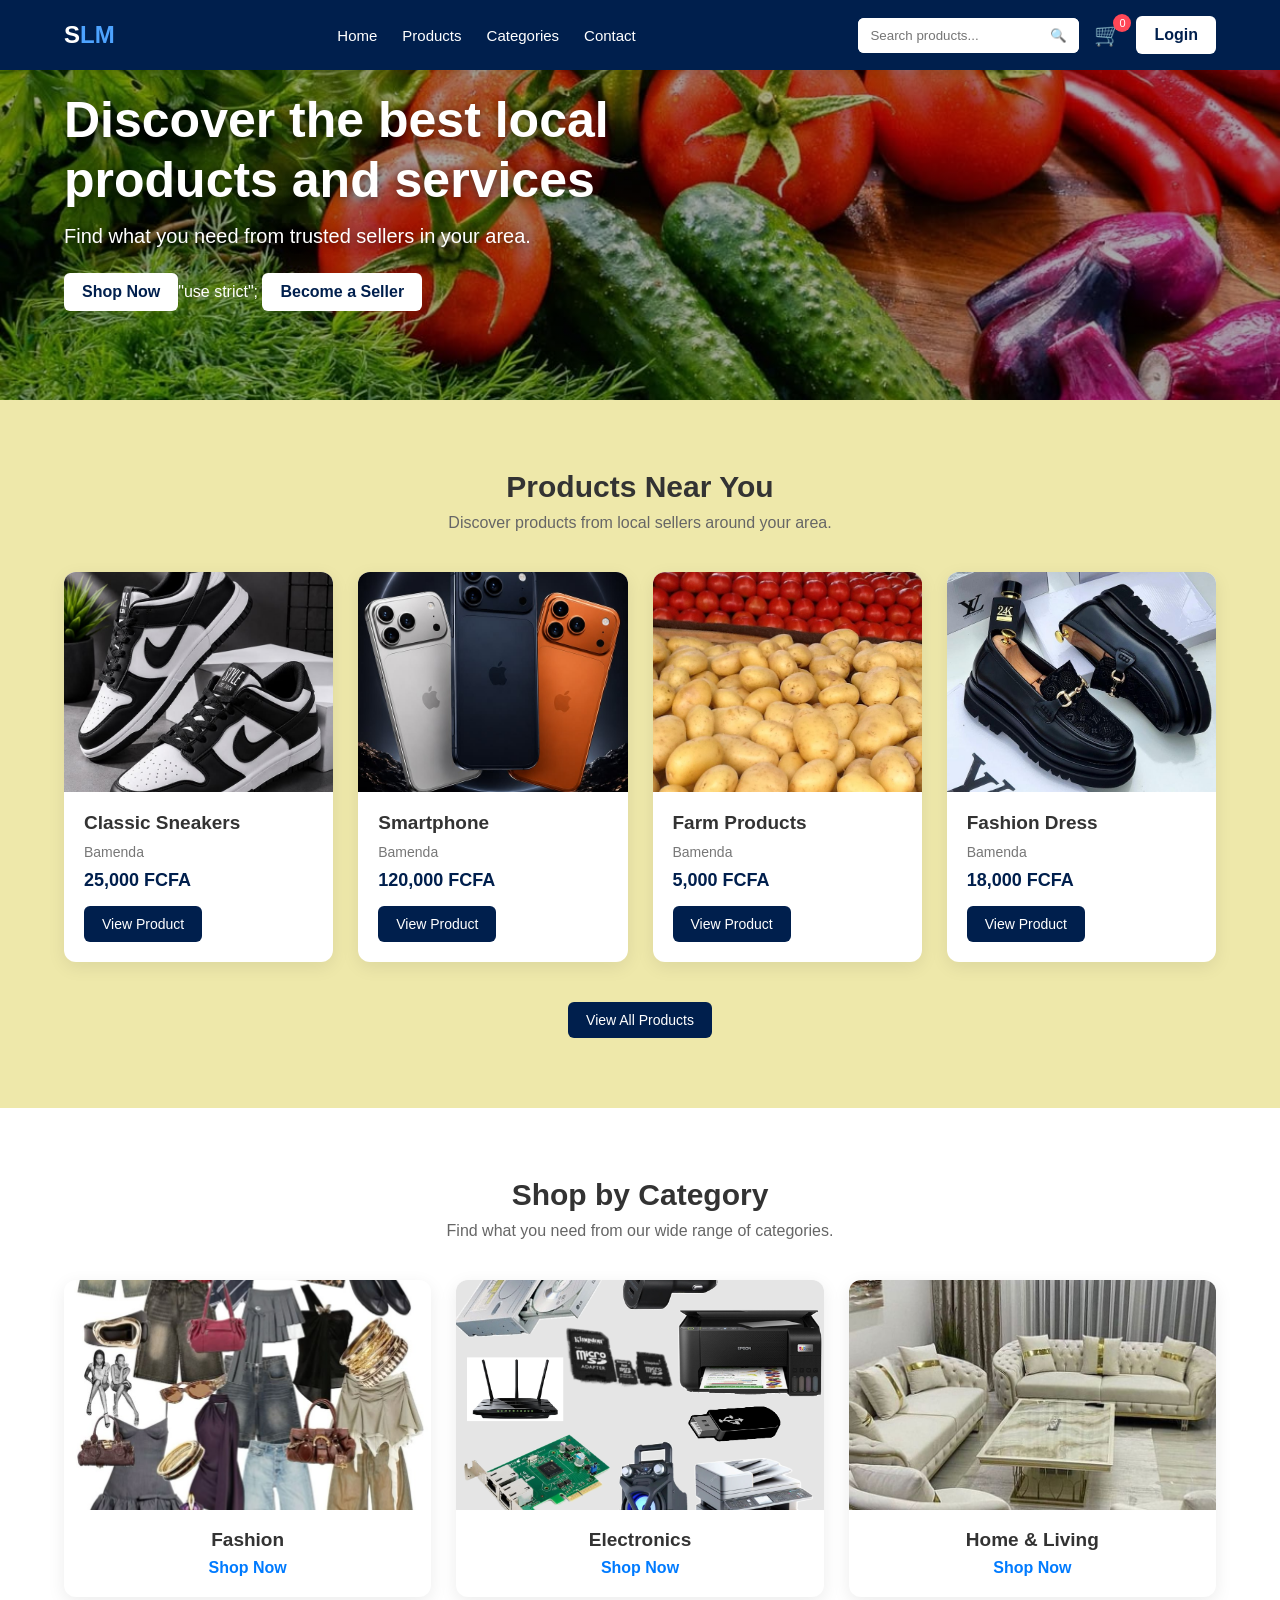
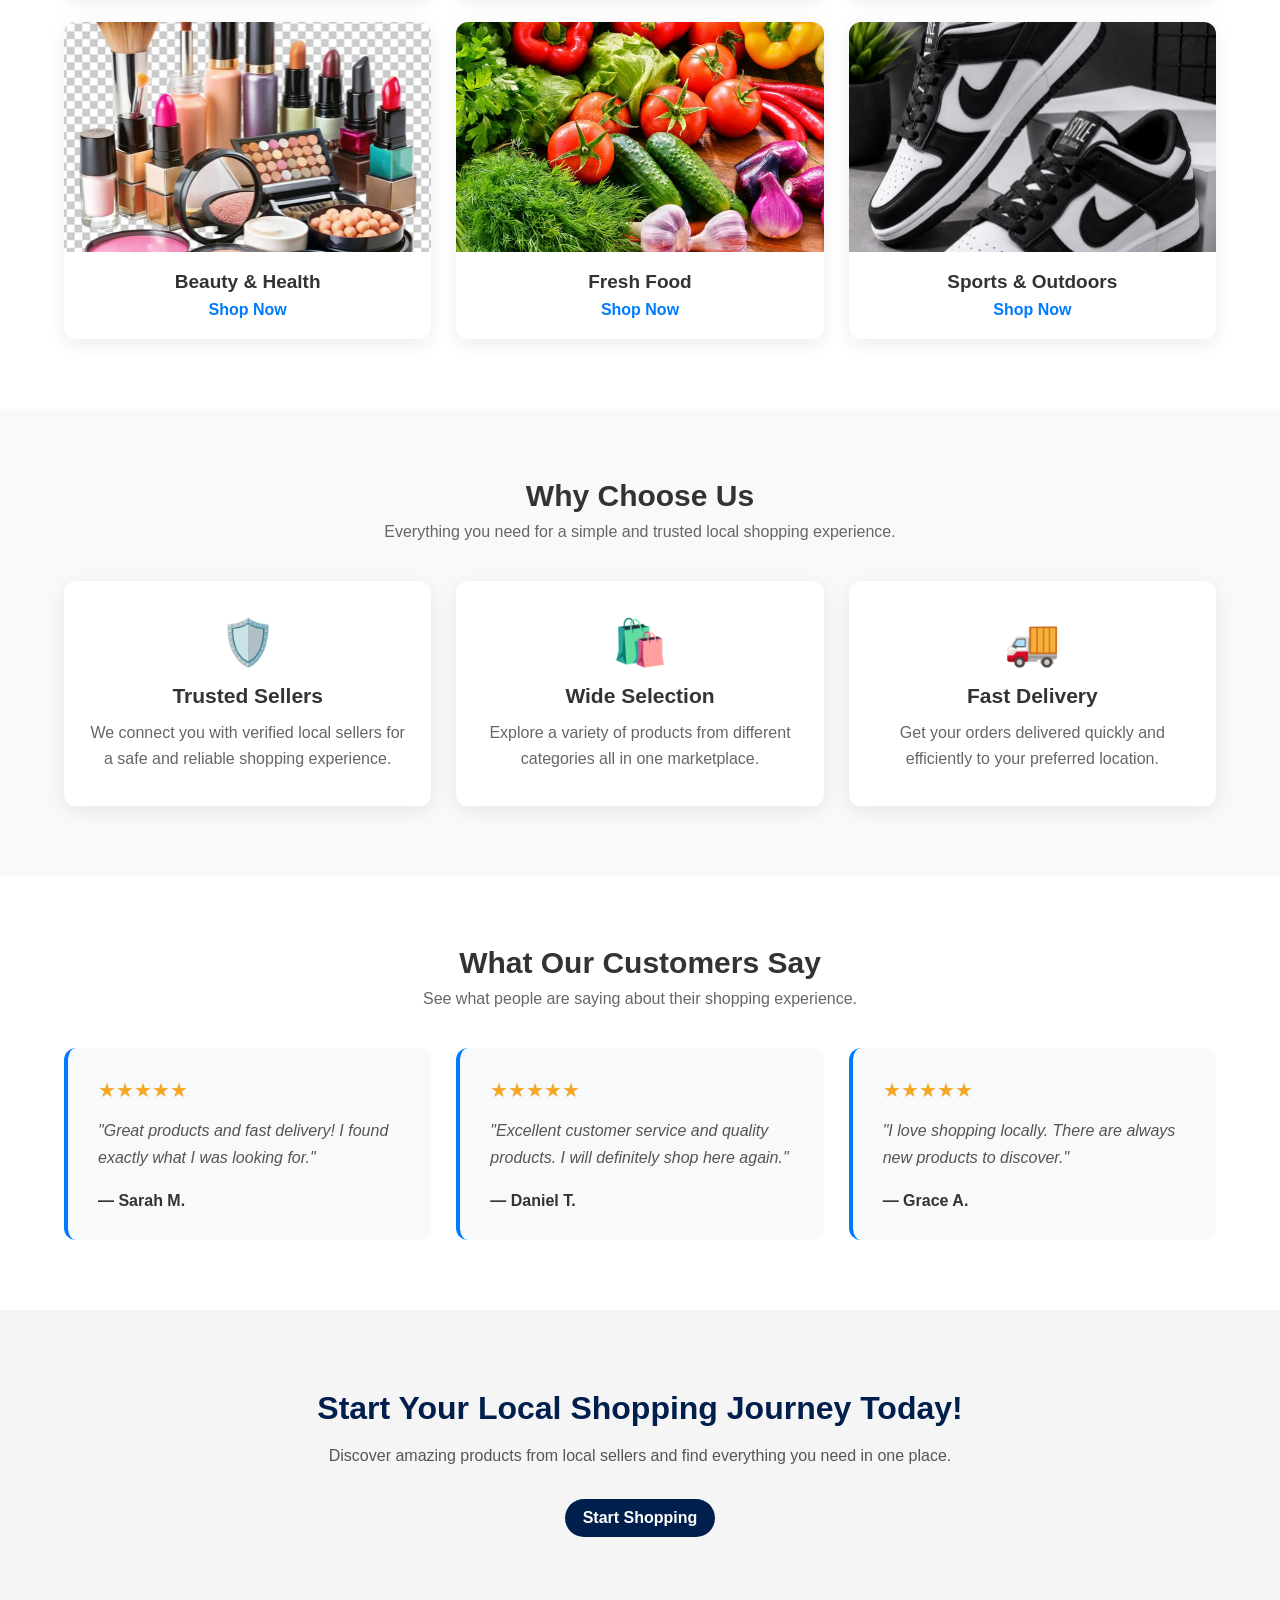
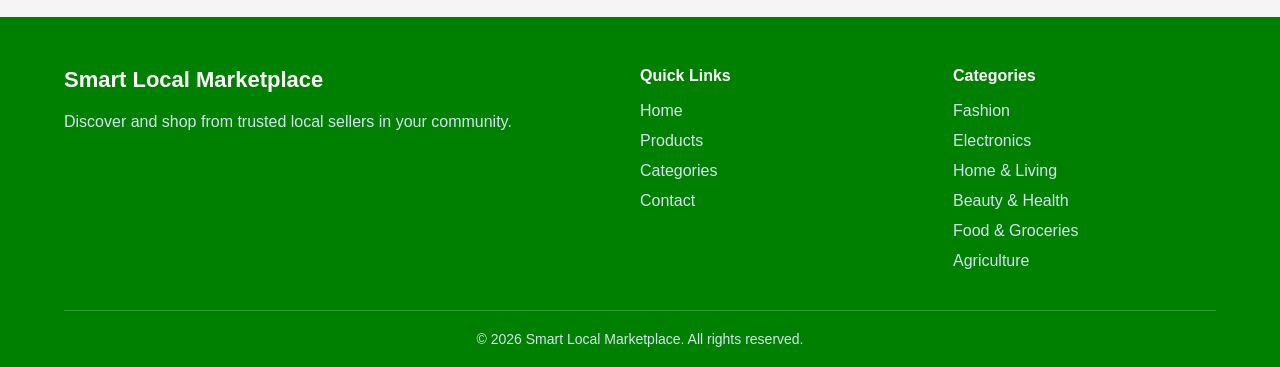
==== index.html @ e5cfc5c3 "Worked on the home page, product page, product detail page, admin page,catergory page,seller rgistra" ====
<!DOCTYPE html>
<html lang="en">

<head>
    <meta charset="UTF-8">
    <meta name="viewport" content="width=device-width, initial-scale=1.0">

    <title>Smart Local Marketplace | Home</title>

    <link rel="stylesheet" href="./style/style.css">
</head>

<body>

    <div id="header"></div>


    <main>

        <section class="hero">

            <div class="container">

                <div class="hero-content">

                    <h1>
                        Discover the best local<br>
                        products and services
                    </h1>

                    <p>
                        Find what you need from trusted sellers in your area.
                    </p>

                    <a
                        href="./pages/product.html"
                        class="login-btn"
                    >
                        Shop Now
                    </a>"use strict";

                    <a
                        href="./pages/seller-registration.html"
                        class="login-btn"
                    >
                        Become a Seller
                    </a>

                </div>

            </div>

        </section>


        <section class="products-near-you">

            <div class="container">

                <div class="section-header">

                    <h2>
                        Products Near You
                    </h2>

                    <p>
                        Discover products from local sellers around your area.
                    </p>

                </div>


                <div class="products-grid">


                    <div class="product-card">

                        <img
                            src="./images/products/shoes.jpg"
                            alt="Classic Sneakers"
                        >

                        <div class="product-info">

                            <h3>
                                Classic Sneakers
                            </h3>

                            <p class="location">
                                Bamenda
                            </p>

                            <p class="price">
                                25,000 FCFA
                            </p>

                            <a
                                href="./pages/productdetail.html?id=shoes001"
                                class="btn"
                            >
                                View Product
                            </a>

                        </div>

                    </div>


                    <div class="product-card">

                        <img
                            src="./images/products/Phonesjpg.jpg"
                            alt="Smartphone"
                        >

                        <div class="product-info">

                            <h3>
                                Smartphone
                            </h3>

                            <p class="location">
                                Bamenda
                            </p>

                            <p class="price">
                                120,000 FCFA
                            </p>

                            <a
                                href="./pages/productdetail.html?id=phone001"
                                class="btn"
                            >
                                View Product
                            </a>

                        </div>

                    </div>


                    <div class="product-card">

                        <img
                            src="./images/products/irish.jpg"
                            alt="Office Chair"
                        >

                        <div class="product-info">

                            <h3>
                                Farm Products
                            </h3>

                            <p class="location">
                                Bamenda
                            </p>

                            <p class="price">
                                5,000 FCFA
                            </p>

                            <a
                                href="./pages/productdetail.html?id=chair001"
                                class="btn"
                            >
                                View Product
                            </a>

                        </div>

                    </div>


                    <div class="product-card">

                        <img
                            src="./images/products/shoe.jpg"
                            alt="Fashion Dress"
                        >

                        <div class="product-info">

                            <h3>
                                Fashion Dress
                            </h3>

                            <p class="location">
                                Bamenda
                            </p>

                            <p class="price">
                                18,000 FCFA
                            </p>

                            <a
                                href="./pages/productdetail.html?id=dress001"
                                class="btn"
                            >
                                View Product
                            </a>

                        </div>

                    </div>

                </div>


                <div class="section-button">

                    <a
                        href="./pages/product.html"
                        class="btn"
                    >
                        View All Products
                    </a>

                </div>

            </div>

        </section>


        <section class="categories">

            <div class="container">

                <div class="section-header">

                    <h2>
                        Shop by Category
                    </h2>

                    <p>
                        Find what you need from our wide range of categories.
                    </p>

                </div>


                <div class="category-grid">


                    <a
                        href="./pages/product.html?category=fashion"
                        class="category-card"
                    >

                        <img
                            src="./images/products/fashion.jpg"
                            alt="Fashion"
                        >

                        <h3>
                            Fashion
                        </h3>

                        <span>
                            Shop Now
                        </span>

                    </a>


                    <a
                        href="./pages/product.html?category=electronics"
                        class="category-card"
                    >

                        <img
                            src="./images/products/electronics3.png"
                            alt="Electronics"
                        >

                        <h3>
                            Electronics
                        </h3>

                        <span>
                            Shop Now
                        </span>

                    </a>


                    <a
                        href="./pages/product.html?category=home"
                        class="category-card"
                    >

                        <img
                            src="./images/products/furnitere3.jpg"
                            alt="Home and Living"
                        >

                        <h3>
                            Home & Living
                        </h3>

                        <span>
                            Shop Now
                        </span>

                    </a>


                    <a
                        href="./pages/product.html?category=beauty"
                        class="category-card"
                    >

                        <img
                            src="./images/products/beauty6.jpg"
                            alt="Beauty and Health"
                        >

                        <h3>
                            Beauty & Health
                        </h3>

                        <span>
                            Shop Now
                        </span>

                    </a>


                    <a
                        href="./pages/product.html?category=food"
                        class="category-card"
                    >

                        <img
                            src="./images/products/vegitablesjpg.jpg"
                            alt="Fresh Food"
                        >

                        <h3>
                            Fresh Food
                        </h3>

                        <span>
                            Shop Now
                        </span>

                    </a>


                    <a
                        href="./pages/product.html?category=sports"
                        class="category-card"
                    >

                        <img
                            src="./images/products/shoes.jpg"
                            alt="Sports and Outdoors"
                        >

                        <h3>
                            Sports & Outdoors
                        </h3>

                        <span>
                            Shop Now
                        </span>

                    </a>

                </div>

            </div>

        </section>


        <section class="why-choose">

            <div class="container">

                <div class="section-header">

                    <h2>
                        Why Choose Us
                    </h2>

                    <p>
                        Everything you need for a simple and trusted local shopping experience.
                    </p>

                </div>


                <div class="features-grid">


                    <div class="feature-card">

                        <div class="feature-icon">
                            🛡️
                        </div>

                        <h3>
                            Trusted Sellers
                        </h3>

                        <p>
                            We connect you with verified local sellers
                            for a safe and reliable shopping experience.
                        </p>

                    </div>


                    <div class="feature-card">

                        <div class="feature-icon">
                            🛍️
                        </div>

                        <h3>
                            Wide Selection
                        </h3>

                        <p>
                            Explore a variety of products from different
                            categories all in one marketplace.
                        </p>

                    </div>


                    <div class="feature-card">

                        <div class="feature-icon">
                            🚚
                        </div>

                        <h3>
                            Fast Delivery
                        </h3>

                        <p>
                            Get your orders delivered quickly and efficiently
                            to your preferred location.
                        </p>

                    </div>

                </div>

            </div>

        </section>


        <section class="testimonials">

            <div class="container">

                <div class="section-header">

                    <h2>
                        What Our Customers Say
                    </h2>

                    <p>
                        See what people are saying about their shopping experience.
                    </p>

                </div>


                <div class="testimonial-grid">


                    <div class="testimonial-card">

                        <div class="stars">
                            ★★★★★
                        </div>

                        <p>
                            "Great products and fast delivery!
                            I found exactly what I was looking for."
                        </p>

                        <strong>
                            — Sarah M.
                        </strong>

                    </div>


                    <div class="testimonial-card">

                        <div class="stars">
                            ★★★★★
                        </div>

                        <p>
                            "Excellent customer service and quality products.
                            I will definitely shop here again."
                        </p>

                        <strong>
                            — Daniel T.
                        </strong>

                    </div>


                    <div class="testimonial-card">

                        <div class="stars">
                            ★★★★★
                        </div>

                        <p>
                            "I love shopping locally.
                            There are always new products to discover."
                        </p>

                        <strong>
                            — Grace A.
                        </strong>

                    </div>

                </div>

            </div>

        </section>


        <section class="call-action">

            <div class="container">

                <h2>
                    Start Your Local Shopping Journey Today!
                </h2>

                <p>
                    Discover amazing products from local sellers
                    and find everything you need in one place.
                </p>

                <a
                    href="./pages/product.html"
                    class="login-btn"
                >
                    Start Shopping
                </a>

            </div>

        </section>

    </main>


    <div id="footer"></div>


    <script src="./script/layout.js"></script>
    <script type="module" src="/script/productdetail.js"></script>

</body>

</html>
---- style/style.css ----
* {
    margin: 0;
    padding: 0;
    box-sizing: border-box;
    font-family: Arial, sans-serif;
    text-decoration: none;
}

body {
    margin: 0;
    color: #333;
    background: #fff;
}

.container {
    width: 90%;
    max-width: 1200px;
    margin: 0 auto;
}


/* HEADER */

.header {
    width: 100%;
    background: #001f4d;
    position: fixed;
    top: 0;
    z-index: 1000;
    box-shadow: 0 2px 10px rgba(0, 0, 0, 0.1);
}

.navbar {
    min-height: 70px;
    display: flex;
    align-items: center;
    justify-content: space-between;
    gap: 25px;
}

.logo {
    color: white;
    font-size: 24px;
    font-weight: 700;
    white-space: nowrap;
}

.logo span {
    color: #4da3ff;
}

.nav {
    display: flex;
    align-items: center;
    gap: 25px;
}

.nav a {
    color: white;
    font-size: 15px;
    transition: 0.3s ease;
}

.nav a:hover,
.nav a.active {
    color: #4da3ff;
}

.nav-actions {
    display: flex;
    align-items: center;
    gap: 15px;
}

.search-box {
    display: flex;
    align-items: center;
    background: white;
    border-radius: 6px;
    overflow: hidden;
}

.search-box input {
    width: 180px;
    padding: 10px 12px;
    border: none;
    outline: none;
}

.search-box button {
    padding: 10px 12px;
    border: none;
    background: white;
    cursor: pointer;
}

.cart {
    position: relative;
    color: white;
    font-size: 22px;
}

.cart-count {
    position: absolute;
    top: -8px;
    right: -10px;
    width: 18px;
    height: 18px;
    background: #ff4757;
    color: white;
    border-radius: 50%;
    font-size: 11px;
    display: flex;
    align-items: center;
    justify-content: center;
}

.login-btn {
    display: inline-block;
    padding: 10px 18px;
    background: white;
    color: #001f4d;
    border-radius: 6px;
    font-weight: 600;
    transition: 0.3s ease;
}

.login-btn:hover {
    background: #4da3ff;
    color: white;
}

.menu-toggle {
    display: none;
    background: none;
    border: none;
    color: white;
    font-size: 27px;
    cursor: pointer;
}


/* HERO */

.hero {
    min-height: 400px;
    background-image:
        linear-gradient(
            rgba(0, 0, 0, 0.35),
            rgba(0, 0, 0, 0.35)
        ),
        url("../images/products/vegitablesjpg.jpg");

    background-size: cover;
    background-position: center;

    display: flex;
    align-items: center;
}

.hero-content {
    text-align: left;
    color: white;
    background: transparent;
    box-shadow: none;
    max-width: 700px;
}

.hero-content h1 {
    color: white;
    font-size: 50px;
    line-height: 1.2;
    margin-bottom: 15px;
    text-shadow: 0 2px 8px rgba(0, 0, 0, 0.5);
}

.hero-content p {
    color: white;
    font-size: 20px;
    margin-bottom: 25px;
    text-shadow: 0 2px 8px rgba(0, 0, 0, 0.5);
}


/* PRODUCTS */

.products-near-you {
    padding: 70px 0;
    background: palegoldenrod;
}

.section-header {
    text-align: center;
    margin-bottom: 40px;
}

.section-header h2 {
    font-size: 30px;
    color: #333;
    margin-bottom: 10px;
}

.section-header p {
    color: #666;
    font-size: 16px;
}

.products-grid {
    display: grid;
    grid-template-columns: repeat(4, 1fr);
    gap: 25px;
}

.product-card {
    background: white;
    border-radius: 12px;
    overflow: hidden;
    box-shadow: 0 5px 18px rgba(0, 0, 0, 0.08);
    transition: 0.3s ease;
}

.product-card:hover {
    transform: translateY(-8px);
    box-shadow: 0 10px 25px rgba(0, 0, 0, 0.15);
}

.product-card img {
    width: 100%;
    height: 220px;
    object-fit: cover;
    display: block;
}

.product-info {
    padding: 20px;
}

.product-info h3 {
    font-size: 19px;
    color: #333;
    margin-bottom: 10px;
}

.location {
    color: #777;
    font-size: 14px;
    margin-bottom: 10px;
}

.price {
    color: #001f4d;
    font-size: 18px;
    font-weight: 700;
    margin-bottom: 15px;
}

.product-card .btn,
.section-button .btn {
    display: inline-block;
    padding: 10px 18px;
    background: #001f4d;
    color: white;
    border-radius: 6px;
    font-size: 14px;
    transition: 0.3s ease;
}

.product-card .btn:hover,
.section-button .btn:hover {
    background: #003b80;
    transform: translateY(-2px);
}

.section-button {
    text-align: center;
    margin-top: 40px;
}


/* CATEGORIES */

.categories {
    padding: 70px 0;
    background: white;
}

.category-grid {
    display: grid;
    grid-template-columns: repeat(3, 1fr);
    gap: 25px;
}

.category-card {
    background: white;
    border-radius: 12px;
    overflow: hidden;
    text-align: center;
    box-shadow: 0 5px 18px rgba(0, 0, 0, 0.08);
    transition: 0.3s ease;
    padding-bottom: 20px;
}

.category-card:hover {
    transform: translateY(-8px);
    box-shadow: 0 10px 25px rgba(0, 0, 0, 0.15);
}

.category-card img {
    width: 100%;
    height: 230px;
    object-fit: cover;
}

.category-card h3 {
    margin: 15px 0 8px;
    color: #333;
    font-size: 19px;
}

.category-card span {
    color: #007bff;
    font-weight: 600;
}


/* WHY CHOOSE US */

.why-choose {
    padding: 70px 0;
    background: #f8f9fa;
}

.features-grid {
    display: grid;
    grid-template-columns: repeat(3, 1fr);
    gap: 25px;
}

.feature-card {
    background: white;
    padding: 35px 25px;
    text-align: center;
    border-radius: 12px;
    box-shadow: 0 5px 20px rgba(0, 0, 0, 0.08);
    transition: 0.3s ease;
}

.feature-card:hover {
    transform: translateY(-8px);
}

.feature-icon {
    font-size: 45px;
    margin-bottom: 15px;
}

.feature-card h3 {
    font-size: 21px;
    color: #333;
    margin-bottom: 12px;
}

.feature-card p {
    color: #666;
    line-height: 1.6;
}


/* TESTIMONIALS */

.testimonials {
    padding: 70px 0;
    background: white;
}

.testimonial-grid {
    display: grid;
    grid-template-columns: repeat(3, 1fr);
    gap: 25px;
}

.testimonial-card {
    padding: 30px;
    background: #f8f9fa;
    border-radius: 12px;
    border-left: 4px solid #007bff;
    transition: 0.3s ease;
}

.testimonial-card:hover {
    transform: translateY(-5px);
}

.stars {
    color: #f5a623;
    font-size: 20px;
    margin-bottom: 15px;
}

.testimonial-card p {
    color: #555;
    line-height: 1.7;
    font-style: italic;
    margin-bottom: 20px;
}

.testimonial-card strong {
    color: #333;
}


/* CALL TO ACTION */

.call-action {
    padding: 80px 20px;
    text-align: center;
    background: #f5f5f5;
}

.call-action h2 {
    font-size: 32px;
    margin-bottom: 15px;
    color: #001f4d;
}

.call-action p {
    max-width: 650px;
    margin: 0 auto 30px;
    line-height: 1.7;
    color: #555;
}

.call-action .login-btn {
    background: #001f4d;
    color: white;
    border-radius: 25px;
}

.call-action .login-btn:hover {
    background: #003b80;
}


/* FOOTER */

.footer {
    background: green;
    color: white;
    padding: 50px 0 20px;
}

.footer-content {
    display: grid;
    grid-template-columns: 2fr 1fr 1fr;
    gap: 50px;
}

.footer-brand h3 {
    font-size: 22px;
    margin-bottom: 15px;
}

.footer-brand p {
    color: #d7e3f2;
    line-height: 1.7;
}

.footer-links {
    display: flex;
    flex-direction: column;
    gap: 12px;
}

.footer-links h4 {
    color: white;
    margin-bottom: 5px;
}

.footer-links a {
    color: #d7e3f2;
    transition: 0.3s ease;
}

.footer-links a:hover {
    color: #4da3ff;
}

.footer-bottom {
    margin-top: 40px;
    padding-top: 20px;
    border-top: 1px solid rgba(255, 255, 255, 0.2);
    text-align: center;
}

.footer-bottom p {
    color: #d7e3f2;
    font-size: 14px;
}




@media (max-width: 1000px) {

    .nav {
        gap: 15px;
    }

    .search-box input {
        width: 130px;
    }

    .products-grid {
        grid-template-columns: repeat(2, 1fr);
    }

    .category-grid {
        grid-template-columns: repeat(2, 1fr);
    }
}


/* MOBILE */

@media (max-width: 800px) {

    .nav,
    .nav-actions {
        display: none;
    }

    .menu-toggle {
        display: block;
    }

    .hero-content h1 {
        font-size: 38px;
    }

    .hero-content p {
        font-size: 17px;
    }
}


@media (max-width: 768px) {

    .features-grid,
    .testimonial-grid {
        grid-template-columns: 1fr;
    }

    .footer-content {
        grid-template-columns: 1fr;
        gap: 30px;
    }

    .call-action h2 {
        font-size: 26px;
    }

    .category-grid {
        grid-template-columns: 1fr;
    }
}


@media (max-width: 600px) {

    .products-near-you {
        padding: 50px 15px;
    }

    .products-grid {
        grid-template-columns: 1fr;
    }

    .product-card img {
        height: 240px;
    }

    .hero {
        min-height: 450px;
    }

    .hero-content h1 {
        font-size: 32px;
    }
}


@media (max-width: 480px) {

    .navbar {
        min-height: 60px;
    }

    .logo {
        font-size: 20px;
    }

    .why-choose,
    .testimonials,
    .categories {
        padding: 50px 15px;
    }

    .section-header h2 {
        font-size: 25px;
    }

    .feature-card,
    .testimonial-card {
        padding: 25px 20px;
    }

    .call-action {
        padding: 60px 15px;
    }
}
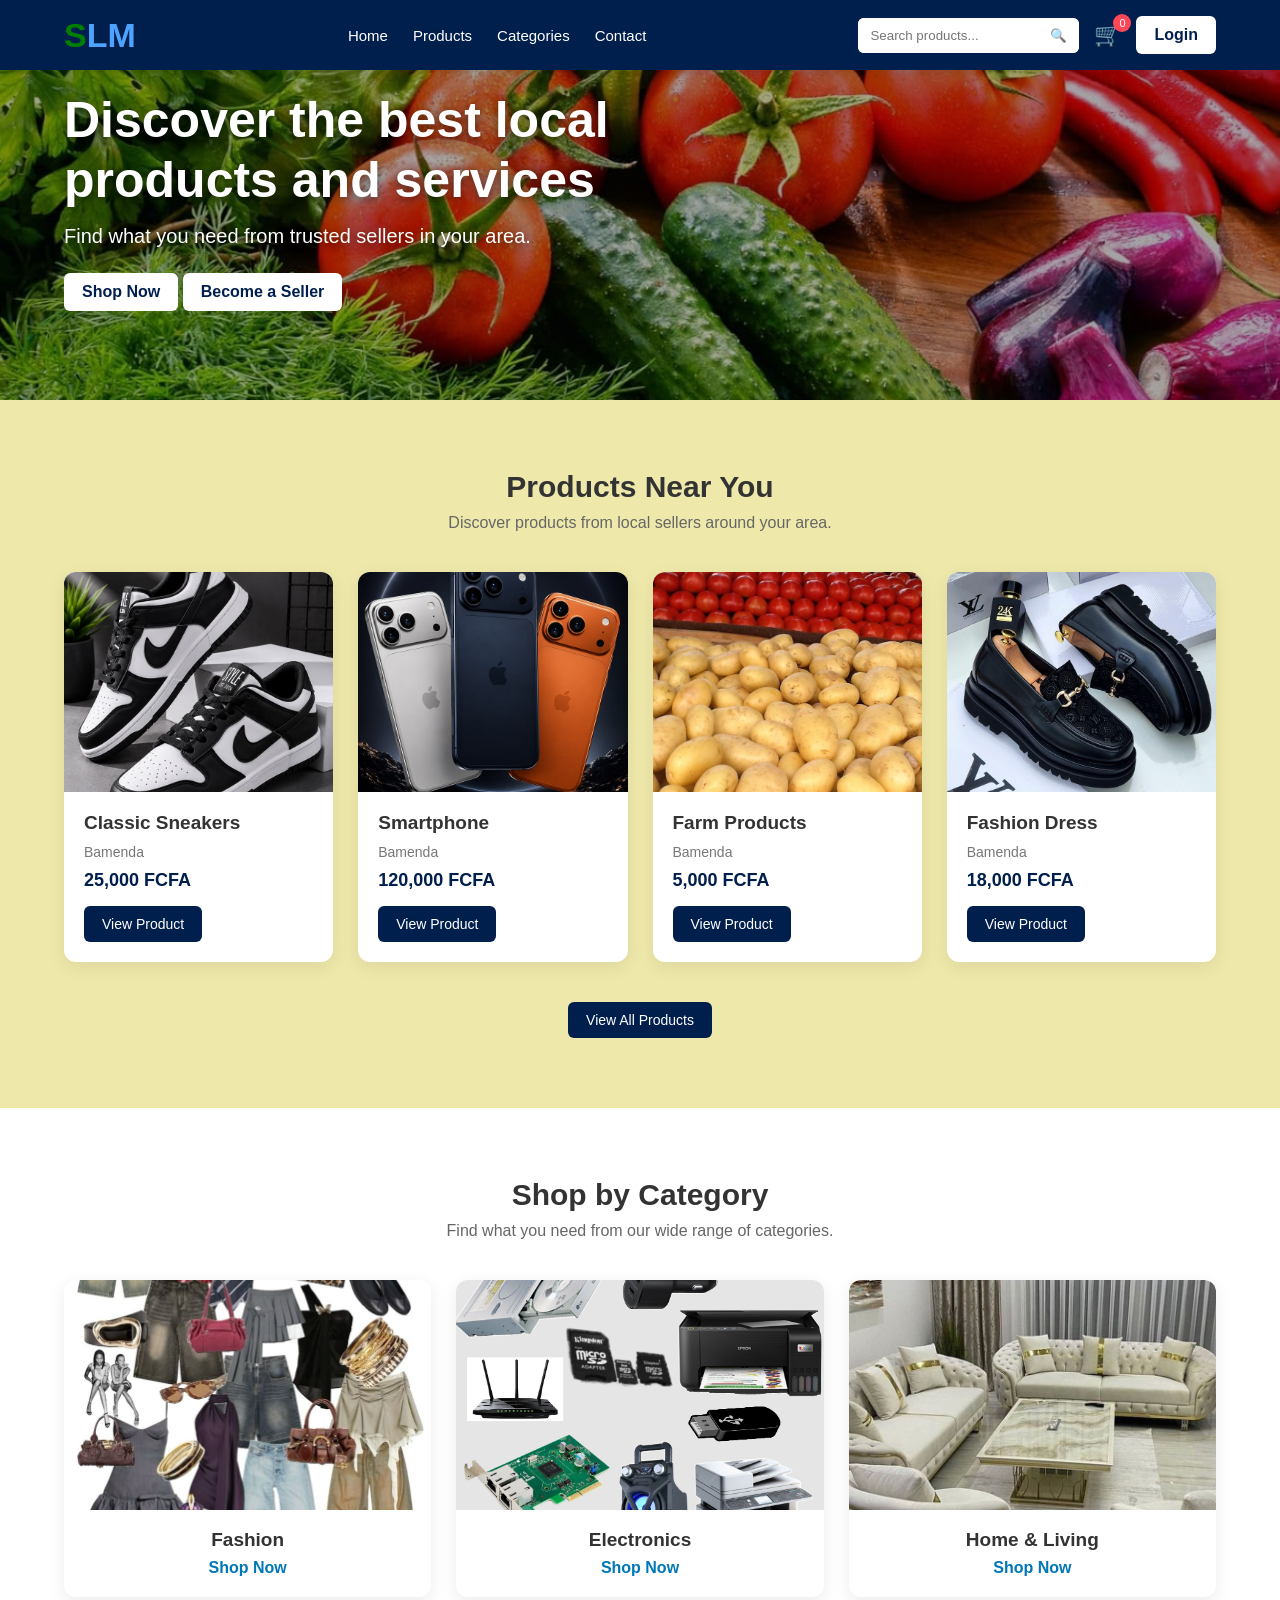
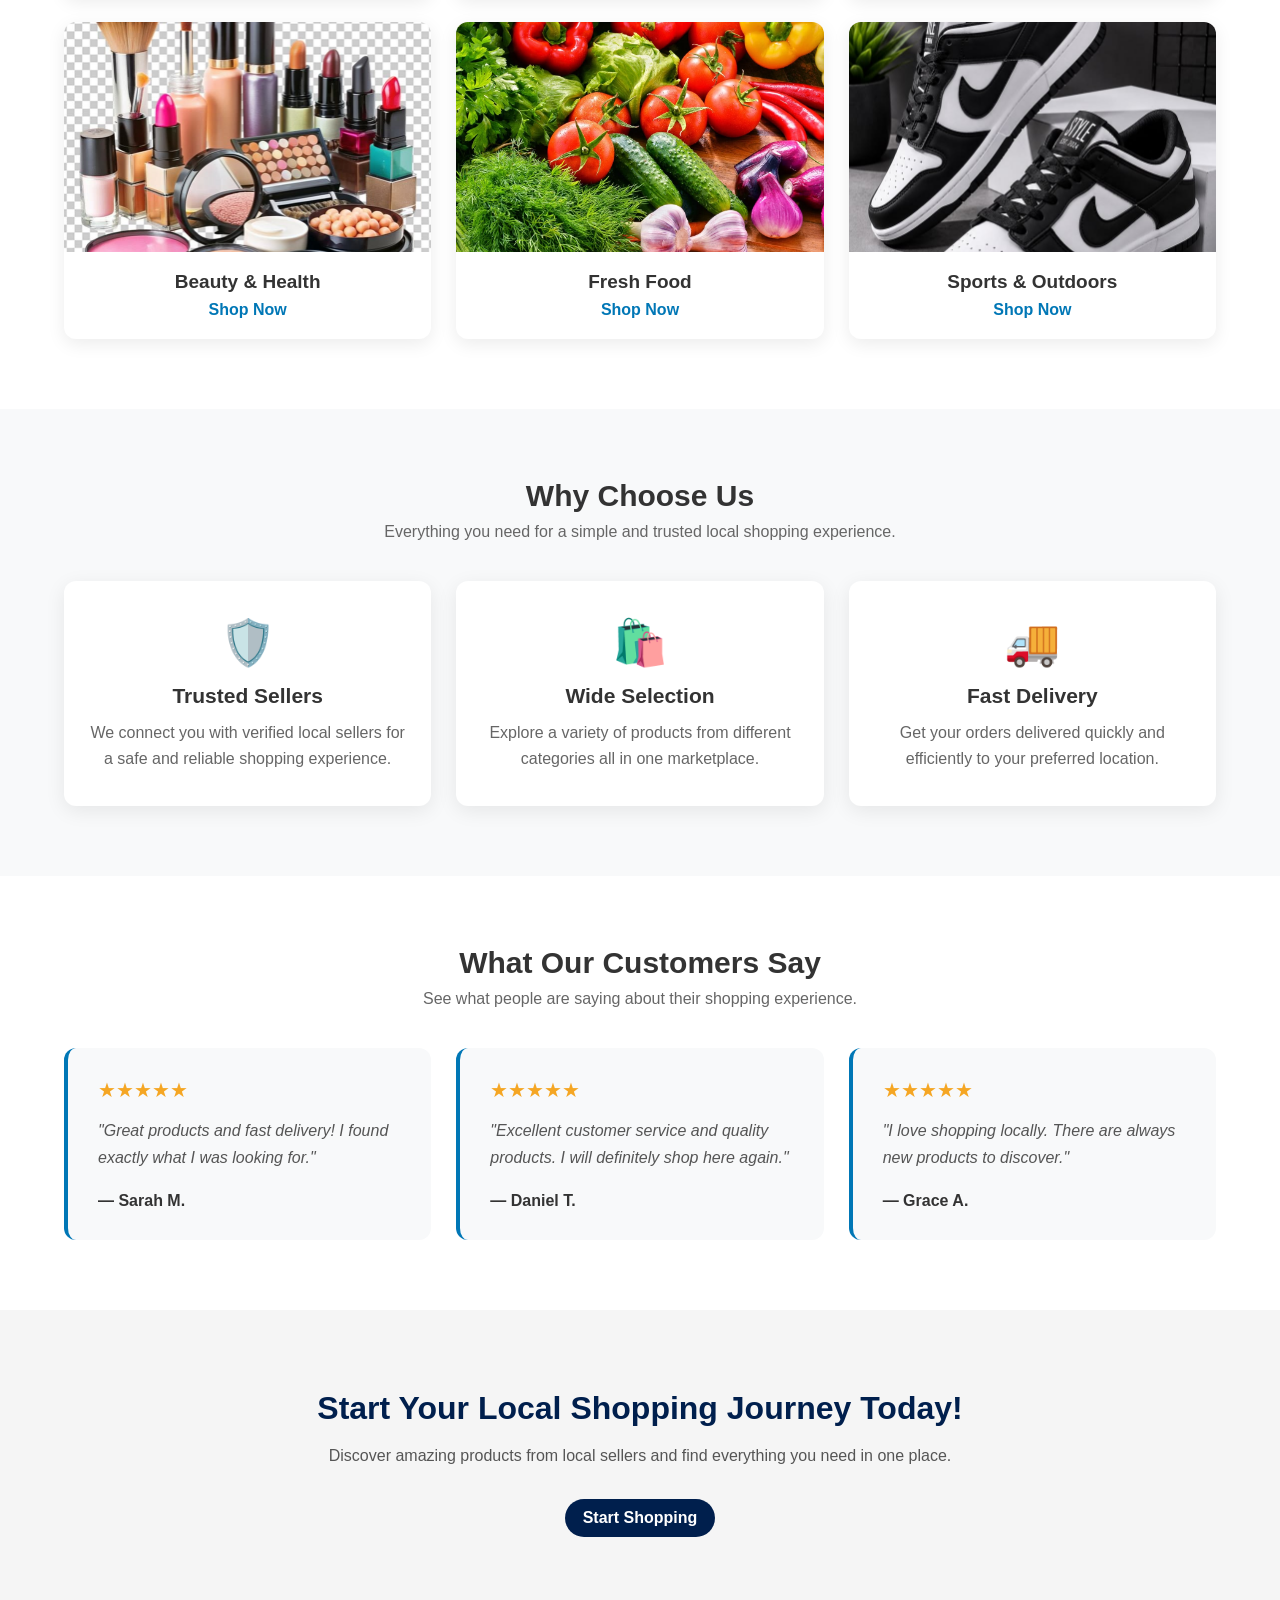
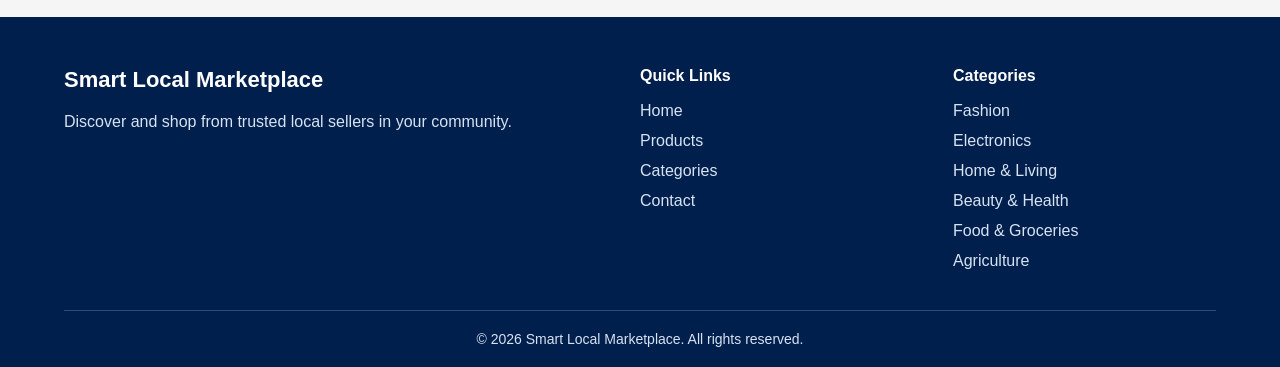
==== commit 76c36f32: "Updated the order form,worked on the order section on the admin dashboard" ====
--- a/index.html
+++ b/index.html
@@ -37,7 +37,7 @@
                         class="login-btn"
                     >
                         Shop Now
-                    </a>"use strict";
+                    </a>
 
                     <a
                         href="./pages/seller-registration.html"
--- a/style/style.css
+++ b/style/style.css
@@ -1,620 +1,637 @@
+:root {
+  --primary-color: #001f4d;
+  --secondary-color: #0077b6;
+  --accent-color: #00a8e8;
+  --hover-color: #4da3ff;
+  --dark-hover-color: #003b80;
+
+  --background-color: #f5f7fa;
+  --light-background: #f8f9fa;
+  --section-background: #f5f5f5;
+
+  --white-color: #ffffff;
+  --black-color: #000000;
+
+  --text-color: #333333;
+  --heading-color: #222222;
+  --light-text: #666666;
+  --medium-text: #777777;
+  --muted-text: #555555;
+  --footer-text: #d7e3f2;
+
+  --border-color: #dddddd;
+
+  --success-color: #28a745;
+  --danger-color: #dc3545;
+  --warning-color: #f5a623;
+  --cart-color: #ff4757;
+
+  --overlay-color: rgba(0, 0, 0, 0.35);
+  --text-shadow-color: rgba(0, 0, 0, 0.5);
+  --shadow-color: rgba(0, 0, 0, 0.1);
+  --light-shadow: rgba(0, 0, 0, 0.08);
+  --medium-shadow: rgba(0, 0, 0, 0.15);
+  --footer-border: rgba(255, 255, 255, 0.2);
+
+  --section-highlight: palegoldenrod;
+
+  --shadow: 0 4px 15px var(--shadow-color);
+  --border-radius: 8px;
+  --transition: 0.3s ease;
+}
+
 * {
-    margin: 0;
-    padding: 0;
-    box-sizing: border-box;
-    font-family: Arial, sans-serif;
-    text-decoration: none;
+  margin: 0;
+  padding: 0;
+  box-sizing: border-box;
+  font-family: Arial, sans-serif;
+  text-decoration: none;
 }
 
 body {
-    margin: 0;
-    color: #333;
-    background: #fff;
+  margin: 0;
+  color: var(--text-color);
+  background: var(--white-color);
 }
 
 .container {
-    width: 90%;
-    max-width: 1200px;
-    margin: 0 auto;
-}
-
-
-/* HEADER */
+  width: 90%;
+  max-width: 1200px;
+  margin: 0 auto;
+}
 
 .header {
-    width: 100%;
-    background: #001f4d;
-    position: fixed;
-    top: 0;
-    z-index: 1000;
-    box-shadow: 0 2px 10px rgba(0, 0, 0, 0.1);
+  width: 100%;
+  background: var(--primary-color);
+  position: fixed;
+  top: 0;
+  z-index: 1000;
+  box-shadow: 0 2px 10px var(--shadow-color);
 }
 
 .navbar {
-    min-height: 70px;
-    display: flex;
-    align-items: center;
-    justify-content: space-between;
-    gap: 25px;
+  min-height: 70px;
+  display: flex;
+  align-items: center;
+  justify-content: space-between;
+  gap: 25px;
 }
 
 .logo {
-    color: white;
-    font-size: 24px;
-    font-weight: 700;
-    white-space: nowrap;
+  color:green;
+  font-size: 34px;
+  font-weight: 700;
+  white-space: nowrap;
 }
 
 .logo span {
-    color: #4da3ff;
+  color: var(--hover-color);
 }
 
 .nav {
-    display: flex;
-    align-items: center;
-    gap: 25px;
+  display: flex;
+  align-items: center;
+  gap: 25px;
 }
 
 .nav a {
-    color: white;
-    font-size: 15px;
-    transition: 0.3s ease;
+  color: var(--white-color);
+  font-size: 15px;
+  transition: var(--transition);
 }
 
 .nav a:hover,
 .nav a.active {
-    color: #4da3ff;
+  color: var(--hover-color);
 }
 
 .nav-actions {
-    display: flex;
-    align-items: center;
-    gap: 15px;
+  display: flex;
+  align-items: center;
+  gap: 15px;
 }
 
 .search-box {
-    display: flex;
-    align-items: center;
-    background: white;
-    border-radius: 6px;
-    overflow: hidden;
+  display: flex;
+  align-items: center;
+  background: var(--white-color);
+  border-radius: 6px;
+  overflow: hidden;
 }
 
 .search-box input {
-    width: 180px;
-    padding: 10px 12px;
-    border: none;
-    outline: none;
+  width: 180px;
+  padding: 10px 12px;
+  border: none;
+  outline: none;
 }
 
 .search-box button {
-    padding: 10px 12px;
-    border: none;
-    background: white;
-    cursor: pointer;
+  padding: 10px 12px;
+  border: none;
+  background: var(--white-color);
+  cursor: pointer;
 }
 
 .cart {
-    position: relative;
-    color: white;
-    font-size: 22px;
+  position: relative;
+  color: var(--white-color);
+  font-size: 22px;
 }
 
 .cart-count {
-    position: absolute;
-    top: -8px;
-    right: -10px;
-    width: 18px;
-    height: 18px;
-    background: #ff4757;
-    color: white;
-    border-radius: 50%;
-    font-size: 11px;
-    display: flex;
-    align-items: center;
-    justify-content: center;
+  position: absolute;
+  top: -8px;
+  right: -10px;
+  width: 18px;
+  height: 18px;
+  background: var(--cart-color);
+  color: var(--white-color);
+  border-radius: 50%;
+  font-size: 11px;
+  display: flex;
+  align-items: center;
+  justify-content: center;
 }
 
 .login-btn {
-    display: inline-block;
-    padding: 10px 18px;
-    background: white;
-    color: #001f4d;
-    border-radius: 6px;
-    font-weight: 600;
-    transition: 0.3s ease;
+  display: inline-block;
+  padding: 10px 18px;
+  background: var(--white-color);
+  color: var(--primary-color);
+  border-radius: 6px;
+  font-weight: 600;
+  transition: var(--transition);
 }
 
 .login-btn:hover {
-    background: #4da3ff;
-    color: white;
+  background: var(--hover-color);
+  color: var(--white-color);
 }
 
 .menu-toggle {
-    display: none;
-    background: none;
-    border: none;
-    color: white;
-    font-size: 27px;
-    cursor: pointer;
-}
-
+  display: none;
+  background: none;
+  border: none;
+  color: var(--white-color);
+  font-size: 27px;
+  cursor: pointer;
+}
 
 /* HERO */
 
 .hero {
-    min-height: 400px;
-    background-image:
-        linear-gradient(
-            rgba(0, 0, 0, 0.35),
-            rgba(0, 0, 0, 0.35)
-        ),
-        url("../images/products/vegitablesjpg.jpg");
-
-    background-size: cover;
-    background-position: center;
-
-    display: flex;
-    align-items: center;
+  min-height: 400px;
+  background-image:
+    linear-gradient(var(--overlay-color), var(--overlay-color)),
+    url("../images/products/vegitablesjpg.jpg");
+
+  background-size: cover;
+  background-position: center;
+
+  display: flex;
+  align-items: center;
 }
 
 .hero-content {
-    text-align: left;
-    color: white;
-    background: transparent;
-    box-shadow: none;
-    max-width: 700px;
+  text-align: left;
+  color: var(--white-color);
+  background: transparent;
+  box-shadow: none;
+  max-width: 700px;
 }
 
 .hero-content h1 {
-    color: white;
-    font-size: 50px;
-    line-height: 1.2;
-    margin-bottom: 15px;
-    text-shadow: 0 2px 8px rgba(0, 0, 0, 0.5);
+  color: var(--white-color);
+  font-size: 50px;
+  line-height: 1.2;
+  margin-bottom: 15px;
+  text-shadow: 0 2px 8px var(--text-shadow-color);
 }
 
 .hero-content p {
-    color: white;
-    font-size: 20px;
-    margin-bottom: 25px;
-    text-shadow: 0 2px 8px rgba(0, 0, 0, 0.5);
-}
-
+  color: var(--white-color);
+  font-size: 20px;
+  margin-bottom: 25px;
+  text-shadow: 0 2px 8px var(--text-shadow-color);
+}
 
 /* PRODUCTS */
 
 .products-near-you {
-    padding: 70px 0;
-    background: palegoldenrod;
+  padding: 70px 0;
+  background: var(--section-highlight);
 }
 
 .section-header {
-    text-align: center;
-    margin-bottom: 40px;
+  text-align: center;
+  margin-bottom: 40px;
 }
 
 .section-header h2 {
-    font-size: 30px;
-    color: #333;
-    margin-bottom: 10px;
+  font-size: 30px;
+  color: var(--text-color);
+  margin-bottom: 10px;
 }
 
 .section-header p {
-    color: #666;
-    font-size: 16px;
+  color: var(--light-text);
+  font-size: 16px;
 }
 
 .products-grid {
-    display: grid;
-    grid-template-columns: repeat(4, 1fr);
-    gap: 25px;
+  display: grid;
+  grid-template-columns: repeat(4, 1fr);
+  gap: 25px;
 }
 
 .product-card {
-    background: white;
-    border-radius: 12px;
-    overflow: hidden;
-    box-shadow: 0 5px 18px rgba(0, 0, 0, 0.08);
-    transition: 0.3s ease;
+  background: var(--white-color);
+  border-radius: 12px;
+  overflow: hidden;
+  box-shadow: 0 5px 18px var(--light-shadow);
+  transition: var(--transition);
 }
 
 .product-card:hover {
-    transform: translateY(-8px);
-    box-shadow: 0 10px 25px rgba(0, 0, 0, 0.15);
+  transform: translateY(-8px);
+  box-shadow: 0 10px 25px var(--medium-shadow);
 }
 
 .product-card img {
-    width: 100%;
-    height: 220px;
-    object-fit: cover;
-    display: block;
+  width: 100%;
+  height: 220px;
+  object-fit: cover;
+  display: block;
 }
 
 .product-info {
-    padding: 20px;
+  padding: 20px;
 }
 
 .product-info h3 {
-    font-size: 19px;
-    color: #333;
-    margin-bottom: 10px;
+  font-size: 19px;
+  color: var(--text-color);
+  margin-bottom: 10px;
 }
 
 .location {
-    color: #777;
-    font-size: 14px;
-    margin-bottom: 10px;
+  color: var(--medium-text);
+  font-size: 14px;
+  margin-bottom: 10px;
 }
 
 .price {
-    color: #001f4d;
-    font-size: 18px;
-    font-weight: 700;
-    margin-bottom: 15px;
+  color: var(--primary-color);
+  font-size: 18px;
+  font-weight: 700;
+  margin-bottom: 15px;
 }
 
 .product-card .btn,
 .section-button .btn {
-    display: inline-block;
-    padding: 10px 18px;
-    background: #001f4d;
-    color: white;
-    border-radius: 6px;
-    font-size: 14px;
-    transition: 0.3s ease;
+  display: inline-block;
+  padding: 10px 18px;
+  background: var(--primary-color);
+  color: var(--white-color);
+  border-radius: 6px;
+  font-size: 14px;
+  transition: var(--transition);
 }
 
 .product-card .btn:hover,
 .section-button .btn:hover {
-    background: #003b80;
-    transform: translateY(-2px);
+  background: var(--dark-hover-color);
+  transform: translateY(-2px);
 }
 
 .section-button {
-    text-align: center;
-    margin-top: 40px;
-}
-
+  text-align: center;
+  margin-top: 40px;
+}
 
 /* CATEGORIES */
 
 .categories {
-    padding: 70px 0;
-    background: white;
+  padding: 70px 0;
+  background: var(--white-color);
 }
 
 .category-grid {
-    display: grid;
-    grid-template-columns: repeat(3, 1fr);
-    gap: 25px;
+  display: grid;
+  grid-template-columns: repeat(3, 1fr);
+  gap: 25px;
 }
 
 .category-card {
-    background: white;
-    border-radius: 12px;
-    overflow: hidden;
-    text-align: center;
-    box-shadow: 0 5px 18px rgba(0, 0, 0, 0.08);
-    transition: 0.3s ease;
-    padding-bottom: 20px;
+  background: var(--white-color);
+  border-radius: 12px;
+  overflow: hidden;
+  text-align: center;
+  box-shadow: 0 5px 18px var(--light-shadow);
+  transition: var(--transition);
+  padding-bottom: 20px;
 }
 
 .category-card:hover {
-    transform: translateY(-8px);
-    box-shadow: 0 10px 25px rgba(0, 0, 0, 0.15);
+  transform: translateY(-8px);
+  box-shadow: 0 10px 25px var(--medium-shadow);
 }
 
 .category-card img {
-    width: 100%;
-    height: 230px;
-    object-fit: cover;
+  width: 100%;
+  height: 230px;
+  object-fit: cover;
 }
 
 .category-card h3 {
-    margin: 15px 0 8px;
-    color: #333;
-    font-size: 19px;
+  margin: 15px 0 8px;
+  color: var(--text-color);
+  font-size: 19px;
 }
 
 .category-card span {
-    color: #007bff;
-    font-weight: 600;
-}
-
-
-/* WHY CHOOSE US */
+  color: var(--secondary-color);
+  font-weight: 600;
+}
+
+
 
 .why-choose {
-    padding: 70px 0;
-    background: #f8f9fa;
+  padding: 70px 0;
+  background: var(--light-background);
 }
 
 .features-grid {
-    display: grid;
-    grid-template-columns: repeat(3, 1fr);
-    gap: 25px;
+  display: grid;
+  grid-template-columns: repeat(3, 1fr);
+  gap: 25px;
 }
 
 .feature-card {
-    background: white;
-    padding: 35px 25px;
-    text-align: center;
-    border-radius: 12px;
-    box-shadow: 0 5px 20px rgba(0, 0, 0, 0.08);
-    transition: 0.3s ease;
+  background: var(--white-color);
+  padding: 35px 25px;
+  text-align: center;
+  border-radius: 12px;
+  box-shadow: 0 5px 20px var(--light-shadow);
+  transition: var(--transition);
 }
 
 .feature-card:hover {
-    transform: translateY(-8px);
+  transform: translateY(-8px);
 }
 
 .feature-icon {
-    font-size: 45px;
-    margin-bottom: 15px;
+  font-size: 45px;
+  margin-bottom: 15px;
 }
 
 .feature-card h3 {
-    font-size: 21px;
-    color: #333;
-    margin-bottom: 12px;
+  font-size: 21px;
+  color: var(--text-color);
+  margin-bottom: 12px;
 }
 
 .feature-card p {
-    color: #666;
-    line-height: 1.6;
-}
-
+  color: var(--light-text);
+  line-height: 1.6;
+}
 
 /* TESTIMONIALS */
 
 .testimonials {
-    padding: 70px 0;
-    background: white;
+  padding: 70px 0;
+  background: var(--white-color);
 }
 
 .testimonial-grid {
-    display: grid;
-    grid-template-columns: repeat(3, 1fr);
-    gap: 25px;
+  display: grid;
+  grid-template-columns: repeat(3, 1fr);
+  gap: 25px;
 }
 
 .testimonial-card {
-    padding: 30px;
-    background: #f8f9fa;
-    border-radius: 12px;
-    border-left: 4px solid #007bff;
-    transition: 0.3s ease;
+  padding: 30px;
+  background: var(--light-background);
+  border-radius: 12px;
+  border-left: 4px solid var(--secondary-color);
+  transition: var(--transition);
 }
 
 .testimonial-card:hover {
-    transform: translateY(-5px);
+  transform: translateY(-5px);
 }
 
 .stars {
-    color: #f5a623;
+  color: var(--warning-color);
+  font-size: 20px;
+  margin-bottom: 15px;
+}
+
+.testimonial-card p {
+  color: var(--muted-text);
+  line-height: 1.7;
+  font-style: italic;
+  margin-bottom: 20px;
+}
+
+.testimonial-card strong {
+  color: var(--text-color);
+}
+
+/* CALL TO ACTION */
+
+.call-action {
+  padding: 80px 20px;
+  text-align: center;
+  background: var(--section-background);
+}
+
+.call-action h2 {
+  font-size: 32px;
+  margin-bottom: 15px;
+  color: var(--primary-color);
+}
+
+.call-action p {
+  max-width: 650px;
+  margin: 0 auto 30px;
+  line-height: 1.7;
+  color: var(--muted-text);
+}
+
+.call-action .login-btn {
+  background: var(--primary-color);
+  color: var(--white-color);
+  border-radius: 25px;
+}
+
+.call-action .login-btn:hover {
+  background: var(--dark-hover-color);
+}
+
+/* FOOTER */
+
+.footer {
+  background: var(--primary-color);
+  color: var(--white-color);
+  padding: 50px 0 20px;
+}
+
+.footer-content {
+  display: grid;
+  grid-template-columns: 2fr 1fr 1fr;
+  gap: 50px;
+}
+
+.footer-brand h3 {
+  font-size: 22px;
+  margin-bottom: 15px;
+}
+
+.footer-brand p {
+  color: var(--footer-text);
+  line-height: 1.7;
+}
+
+.footer-links {
+  display: flex;
+  flex-direction: column;
+  gap: 12px;
+}
+
+.footer-links h4 {
+  color: var(--white-color);
+  margin-bottom: 5px;
+}
+
+.footer-links a {
+  color: var(--footer-text);
+  transition: var(--transition);
+}
+
+.footer-links a:hover {
+  color: var(--hover-color);
+}
+
+.footer-bottom {
+  margin-top: 40px;
+  padding-top: 20px;
+  border-top: 1px solid var(--footer-border);
+  text-align: center;
+}
+
+.footer-bottom p {
+  color: var(--footer-text);
+  font-size: 14px;
+}
+
+@media (max-width: 1000px) {
+  .nav {
+    gap: 15px;
+  }
+
+  .search-box input {
+    width: 130px;
+  }
+
+  .products-grid {
+    grid-template-columns: repeat(2, 1fr);
+  }
+
+  .category-grid {
+    grid-template-columns: repeat(2, 1fr);
+  }
+}
+
+/* MOBILE */
+
+@media (max-width: 800px) {
+  .nav,
+  .nav-actions {
+    display: none;
+  }
+
+  .menu-toggle {
+    display: block;
+  }
+
+  .hero-content h1 {
+    font-size: 38px;
+  }
+
+  .hero-content p {
+    font-size: 17px;
+  }
+}
+
+@media (max-width: 768px) {
+  .features-grid,
+  .testimonial-grid {
+    grid-template-columns: 1fr;
+  }
+
+  .footer-content {
+    grid-template-columns: 1fr;
+    gap: 30px;
+  }
+
+  .call-action h2 {
+    font-size: 26px;
+  }
+
+  .category-grid {
+    grid-template-columns: 1fr;
+  }
+}
+
+@media (max-width: 600px) {
+  .products-near-you {
+    padding: 50px 15px;
+  }
+
+  .products-grid {
+    grid-template-columns: 1fr;
+  }
+
+  .product-card img {
+    height: 240px;
+  }
+
+  .hero {
+    min-height: 450px;
+  }
+
+  .hero-content h1 {
+    font-size: 32px;
+  }
+}
+
+@media (max-width: 480px) {
+  .navbar {
+    min-height: 60px;
+  }
+
+  .logo {
     font-size: 20px;
-    margin-bottom: 15px;
-}
-
-.testimonial-card p {
-    color: #555;
-    line-height: 1.7;
-    font-style: italic;
-    margin-bottom: 20px;
-}
-
-.testimonial-card strong {
-    color: #333;
-}
-
-
-/* CALL TO ACTION */
-
-.call-action {
-    padding: 80px 20px;
-    text-align: center;
-    background: #f5f5f5;
-}
-
-.call-action h2 {
-    font-size: 32px;
-    margin-bottom: 15px;
-    color: #001f4d;
-}
-
-.call-action p {
-    max-width: 650px;
-    margin: 0 auto 30px;
-    line-height: 1.7;
-    color: #555;
-}
-
-.call-action .login-btn {
-    background: #001f4d;
-    color: white;
-    border-radius: 25px;
-}
-
-.call-action .login-btn:hover {
-    background: #003b80;
-}
-
-
-/* FOOTER */
-
-.footer {
-    background: green;
-    color: white;
-    padding: 50px 0 20px;
-}
-
-.footer-content {
-    display: grid;
-    grid-template-columns: 2fr 1fr 1fr;
-    gap: 50px;
-}
-
-.footer-brand h3 {
-    font-size: 22px;
-    margin-bottom: 15px;
-}
-
-.footer-brand p {
-    color: #d7e3f2;
-    line-height: 1.7;
-}
-
-.footer-links {
-    display: flex;
-    flex-direction: column;
-    gap: 12px;
-}
-
-.footer-links h4 {
-    color: white;
-    margin-bottom: 5px;
-}
-
-.footer-links a {
-    color: #d7e3f2;
-    transition: 0.3s ease;
-}
-
-.footer-links a:hover {
-    color: #4da3ff;
-}
-
-.footer-bottom {
-    margin-top: 40px;
-    padding-top: 20px;
-    border-top: 1px solid rgba(255, 255, 255, 0.2);
-    text-align: center;
-}
-
-.footer-bottom p {
-    color: #d7e3f2;
-    font-size: 14px;
-}
-
-
-
-
-@media (max-width: 1000px) {
-
-    .nav {
-        gap: 15px;
-    }
-
-    .search-box input {
-        width: 130px;
-    }
-
-    .products-grid {
-        grid-template-columns: repeat(2, 1fr);
-    }
-
-    .category-grid {
-        grid-template-columns: repeat(2, 1fr);
-    }
-}
-
-
-/* MOBILE */
-
-@media (max-width: 800px) {
-
-    .nav,
-    .nav-actions {
-        display: none;
-    }
-
-    .menu-toggle {
-        display: block;
-    }
-
-    .hero-content h1 {
-        font-size: 38px;
-    }
-
-    .hero-content p {
-        font-size: 17px;
-    }
-}
-
-
-@media (max-width: 768px) {
-
-    .features-grid,
-    .testimonial-grid {
-        grid-template-columns: 1fr;
-    }
-
-    .footer-content {
-        grid-template-columns: 1fr;
-        gap: 30px;
-    }
-
-    .call-action h2 {
-        font-size: 26px;
-    }
-
-    .category-grid {
-        grid-template-columns: 1fr;
-    }
-}
-
-
-@media (max-width: 600px) {
-
-    .products-near-you {
-        padding: 50px 15px;
-    }
-
-    .products-grid {
-        grid-template-columns: 1fr;
-    }
-
-    .product-card img {
-        height: 240px;
-    }
-
-    .hero {
-        min-height: 450px;
-    }
-
-    .hero-content h1 {
-        font-size: 32px;
-    }
-}
-
-
-@media (max-width: 480px) {
-
-    .navbar {
-        min-height: 60px;
-    }
-
-    .logo {
-        font-size: 20px;
-    }
-
-    .why-choose,
-    .testimonials,
-    .categories {
-        padding: 50px 15px;
-    }
-
-    .section-header h2 {
-        font-size: 25px;
-    }
-
-    .feature-card,
-    .testimonial-card {
-        padding: 25px 20px;
-    }
-
-    .call-action {
-        padding: 60px 15px;
-    }
-}+  }
+
+  .why-choose,
+  .testimonials,
+  .categories {
+    padding: 50px 15px;
+  }
+
+  .section-header h2 {
+    font-size: 25px;
+  }
+
+  .feature-card,
+  .testimonial-card {
+    padding: 25px 20px;
+  }
+
+  .call-action {
+    padding: 60px 15px;
+  }
+}
